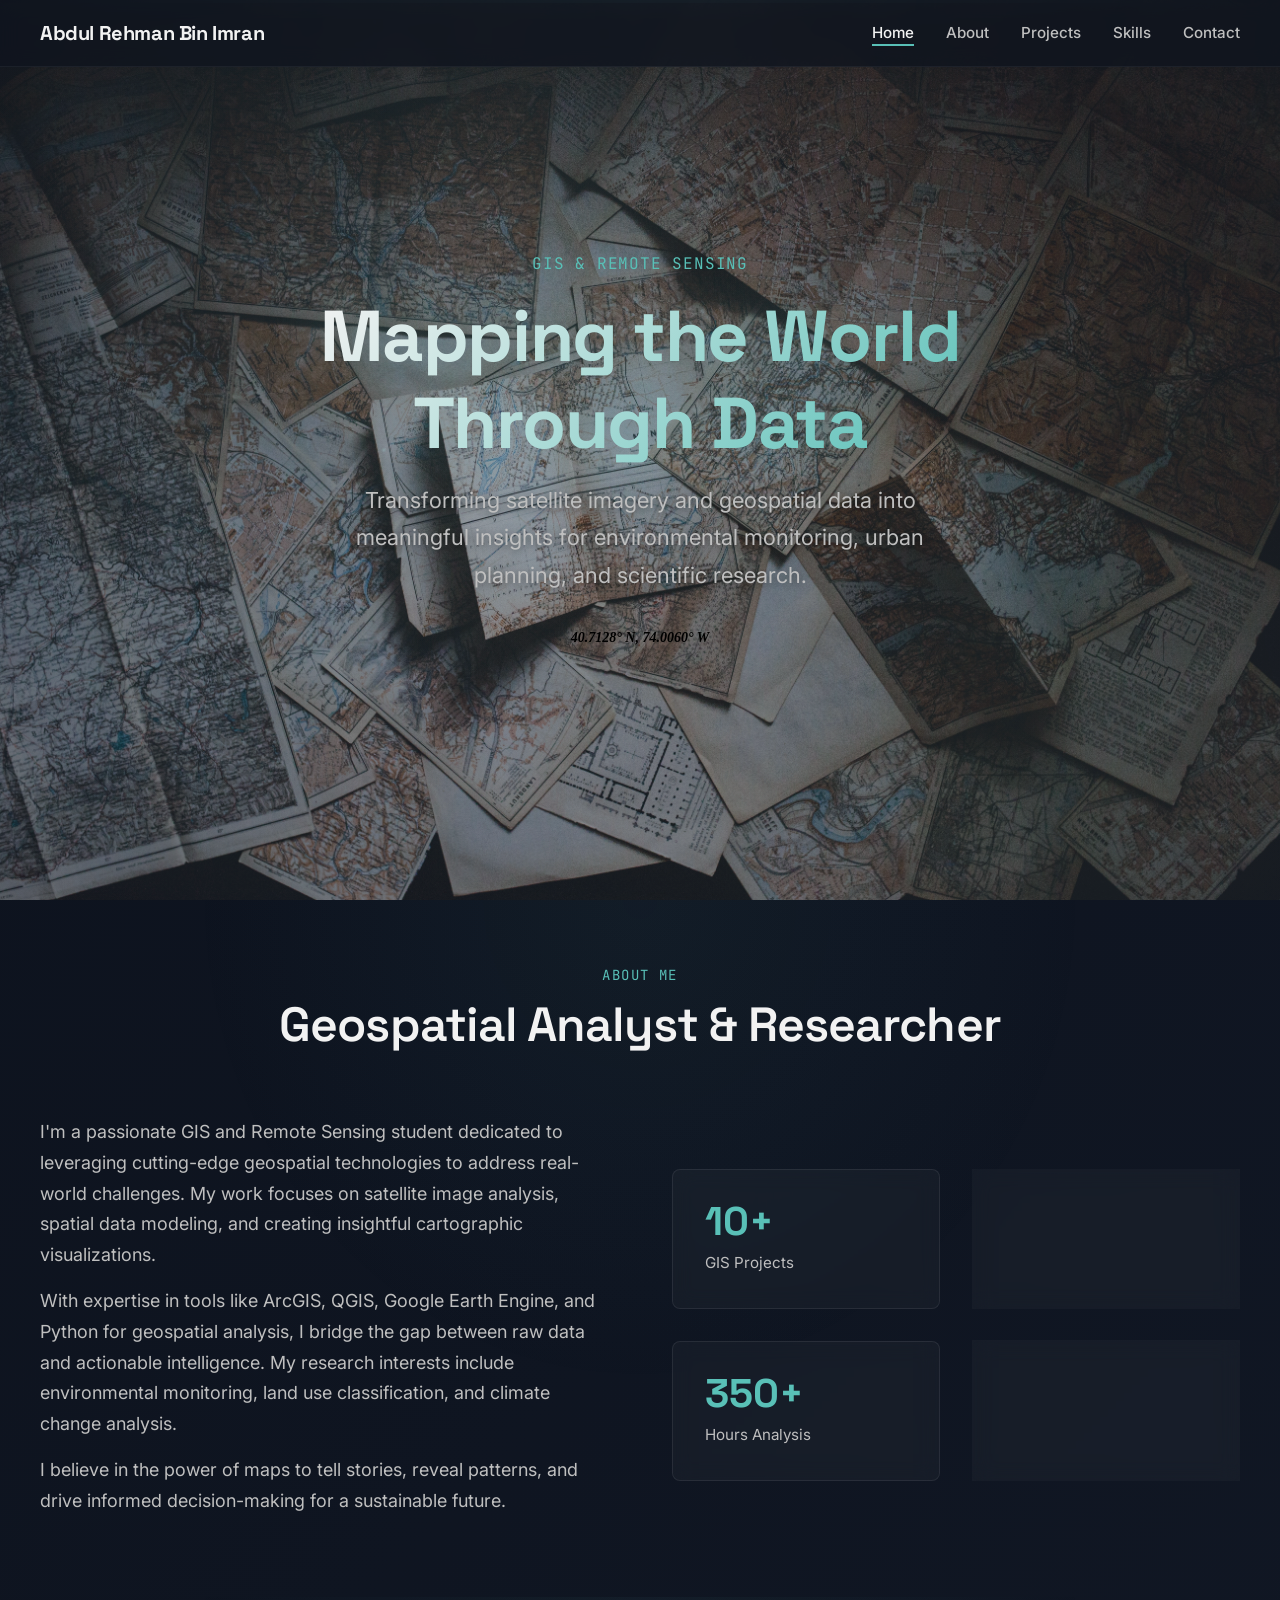
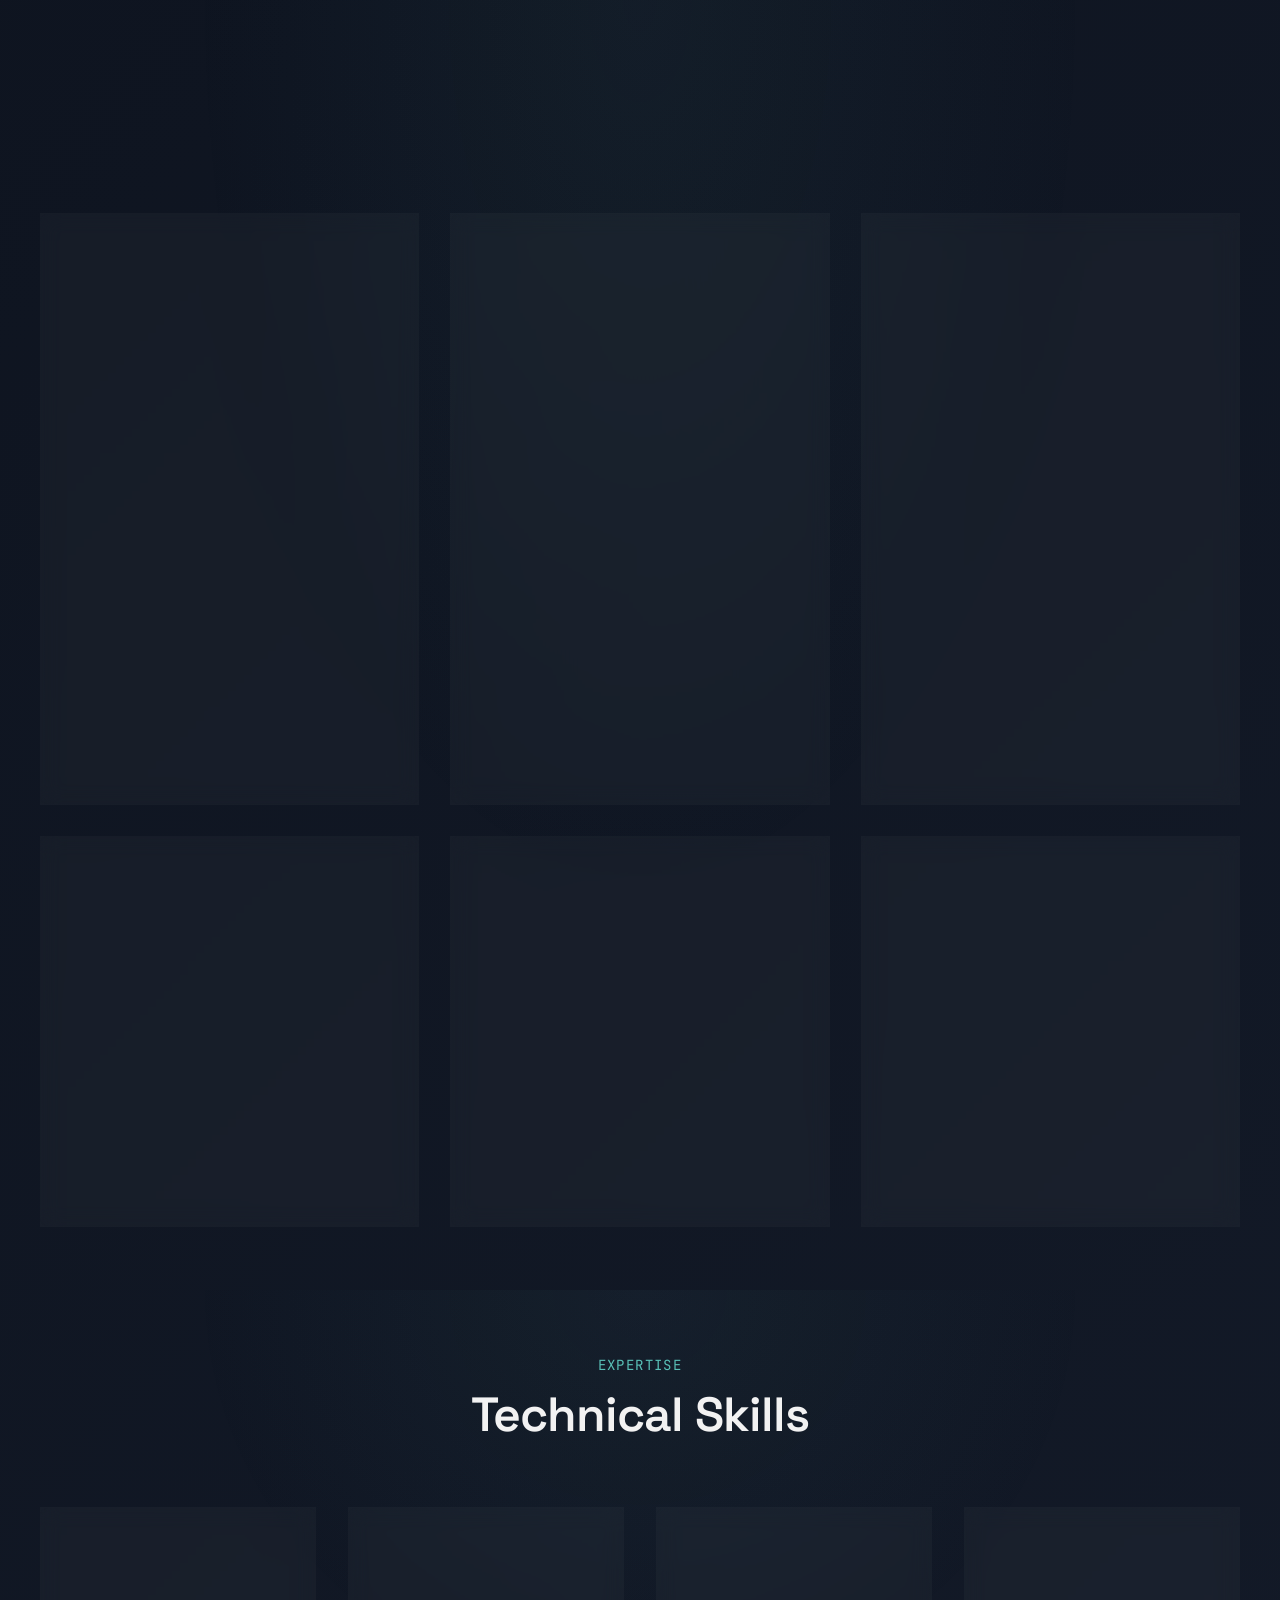
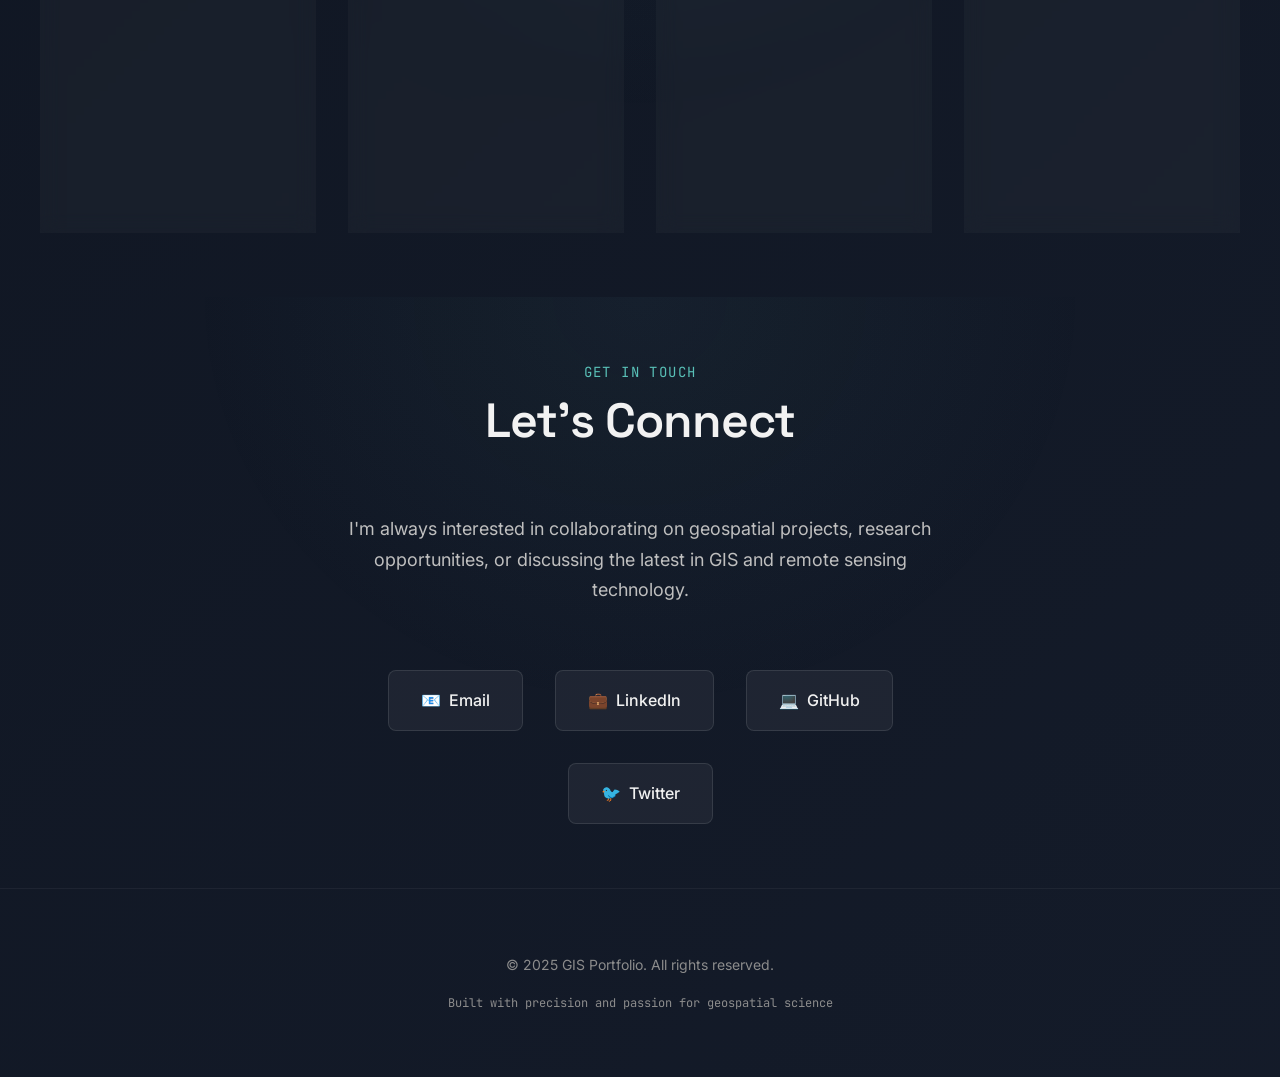
==== index.html @ 8ead08ff "Add files via upload" ====
<!DOCTYPE html>
<html lang="en">

<head>
    <meta charset="UTF-8">
    <meta name="viewport" content="width=device-width, initial-scale=1.0">
    <meta name="description"
        content="Portfolio of a GIS and Remote Sensing student specializing in geospatial analysis, satellite imagery, and cartographic visualization.">
    <meta name="keywords" content="GIS, Remote Sensing, Geospatial Analysis, Cartography, Satellite Imagery">
    <meta name="author" content="Your Name">
    <title>GIS & Remote Sensing Portfolio</title>
    <link rel="stylesheet" href="style.css">
</head>

<body>
    <!-- Navigation -->
    <nav id="navbar">
        <div class="nav-container">
            <a href="#" class="nav-logo">Abdul Rehman Bin Imran</a>
            <ul class="nav-links">
                <li><a href="#home" class="active">Home</a></li>
                <li><a href="#about">About</a></li>
                <li><a href="#projects">Projects</a></li>
                <li><a href="#skills">Skills</a></li>
                <li><a href="#contact">Contact</a></li>
            </ul>
        </div>
    </nav>


    <section id="home" class="hero">
        <div class="hero-background">
            <img src="andrew-neel-1-29wyvvLJA-unsplash.jpg" alt="Satellite imagery background">
        </div>
        <div class="hero-content">
            <p class="hero-subtitle">GIS & Remote Sensing</p>
            <h1>Mapping the World<br>Through Data</h1>
            <p class="hero-description">
                Transforming satellite imagery and geospatial data into meaningful insights
                for environmental monitoring, urban planning, and scientific research.
            </p>
            <p class="hero-coordinates mono">
                <span id="coordinates"><i>40.7128° N, 74.0060° W</i></span>
            </p>
        </div>
    </section>


    <section id="about">
        <div class="section-container">
            <div class="section-header">
                <p class="section-label">About Me</p>
                <h2>Geospatial Analyst & Researcher</h2>
            </div>
            <div class="about-content">
                <div class="about-text">
                    <p>
                        I'm a passionate GIS and Remote Sensing student dedicated to leveraging
                        cutting-edge geospatial technologies to address real-world challenges.
                        My work focuses on satellite image analysis, spatial data modeling, and
                        creating insightful cartographic visualizations.
                    </p>
                    <p>
                        With expertise in tools like ArcGIS, QGIS, Google Earth Engine, and Python
                        for geospatial analysis, I bridge the gap between raw data and actionable
                        intelligence. My research interests include environmental monitoring,
                        land use classification, and climate change analysis.
                    </p>
                    <p>
                        I believe in the power of maps to tell stories, reveal patterns, and
                        drive informed decision-making for a sustainable future.
                    </p>
                </div>
                <div class="about-stats">
                    <div class="stat-card">
                        <div class="stat-number">15+</div>
                        <div class="stat-label">GIS Projects</div>
                    </div>
                    <div class="stat-card">
                        <div class="stat-number">1</div>
                        <div class="stat-label">Research Papers</div>
                    </div>
                    <div class="stat-card">
                        <div class="stat-number">500+</div>
                        <div class="stat-label">Hours Analysis</div>
                    </div>
                    <div class="stat-card">
                        <div class="stat-number">1</div>
                        <div class="stat-label">Certifications</div>
                    </div>
                </div>
            </div>
        </div>
    </section>


    <section id="projects">
        <div class="section-container">
            <div class="section-header">
                <p class="section-label">Portfolio</p>
                <h2>Featured Projects</h2>
            </div>
            <div class="projects-grid">
                <a href="project-urban-heat.html" class="project-card">
                    <div class="project-image">
                        <img src="C:/Users/HP/.gemini/antigravity/brain/5ab67856-5029-495a-9b7e-16cfb0bfe01f/project_urban_heat_1767185182899.png"
                            alt="Urban Heat Island Analysis">
                    </div>
                    <div class="project-header">
                        <span class="project-icon">🛰️</span>
                        <span class="project-type">Remote Sensing</span>
                    </div>
                    <h3>Urban Heat Island Analysis</h3>
                    <p>
                        Utilized Landsat 8 thermal imagery to map and analyze urban heat islands
                        in metropolitan areas, identifying hotspots and correlating with land use patterns.
                    </p>
                    <div class="project-tags">
                        <span class="tag">Landsat 8</span>
                        <span class="tag">Python</span>
                        <span class="tag">QGIS</span>
                        <span class="tag">Thermal Analysis</span>
                    </div>
                </a>

                <a href="project-forest-cover.html" class="project-card">
                    <div class="project-image">
                        <img src="C:/Users/HP/.gemini/antigravity/brain/5ab67856-5029-495a-9b7e-16cfb0bfe01f/project_forest_cover_1767185229202.png"
                            alt="Forest Cover Change Detection">
                    </div>
                    <div class="project-header">
                        <span class="project-icon">🌲</span>
                        <span class="project-type">Environmental</span>
                    </div>
                    <h3>Forest Cover Change Detection</h3>
                    <p>
                        Developed a multi-temporal analysis workflow using Sentinel-2 imagery to
                        monitor deforestation and forest degradation over a 5-year period.
                    </p>
                    <div class="project-tags">
                        <span class="tag">Sentinel-2</span>
                        <span class="tag">Google Earth Engine</span>
                        <span class="tag">NDVI</span>
                        <span class="tag">Change Detection</span>
                    </div>
                </a>

                <a href="project-flood-risk.html" class="project-card">
                    <div class="project-image">
                        <img src="C:/Users/HP/.gemini/antigravity/brain/5ab67856-5029-495a-9b7e-16cfb0bfe01f/project_flood_risk_1767185271430.png"
                            alt="Interactive Flood Risk Mapping">
                    </div>
                    <div class="project-header">
                        <span class="project-icon">🗺️</span>
                        <span class="project-type">Cartography</span>
                    </div>
                    <h3>Interactive Flood Risk Mapping</h3>
                    <p>
                        Created an interactive web-based flood risk assessment tool using DEM data,
                        precipitation patterns, and hydrological modeling for disaster preparedness.
                    </p>
                    <div class="project-tags">
                        <span class="tag">ArcGIS Pro</span>
                        <span class="tag">Leaflet.js</span>
                        <span class="tag">DEM</span>
                        <span class="tag">Risk Assessment</span>
                    </div>
                </a>

                <a href="project-crop-health.html" class="project-card">
                    <div class="project-header">
                        <span class="project-icon">🌾</span>
                        <span class="project-type">Agriculture</span>
                    </div>
                    <h3>Crop Health Monitoring System</h3>
                    <p>
                        Implemented a precision agriculture solution using multispectral imagery
                        to assess crop health, optimize irrigation, and predict yield.
                    </p>
                    <div class="project-tags">
                        <span class="tag">Multispectral</span>
                        <span class="tag">NDVI/NDWI</span>
                        <span class="tag">Machine Learning</span>
                        <span class="tag">ArcGIS</span>
                    </div>
                </a>

                <a href="project-land-use.html" class="project-card">
                    <div class="project-header">
                        <span class="project-icon">🏙️</span>
                        <span class="project-type">Urban Planning</span>
                    </div>
                    <h3>Land Use Classification</h3>
                    <p>
                        Applied supervised classification algorithms to high-resolution satellite
                        imagery for detailed land use and land cover mapping of urban regions.
                    </p>
                    <div class="project-tags">
                        <span class="tag">Random Forest</span>
                        <span class="tag">Python</span>
                        <span class="tag">LULC</span>
                        <span class="tag">Classification</span>
                    </div>
                </a>

                <a href="project-watershed.html" class="project-card">
                    <div class="project-header">
                        <span class="project-icon">💧</span>
                        <span class="project-type">Hydrology</span>
                    </div>
                    <h3>Watershed Delineation & Analysis</h3>
                    <p>
                        Performed comprehensive watershed analysis using DEM data to identify
                        drainage patterns, stream networks, and catchment areas for water management.
                    </p>
                    <div class="project-tags">
                        <span class="tag">ArcGIS</span>
                        <span class="tag">Hydrology Tools</span>
                        <span class="tag">DEM</span>
                        <span class="tag">Spatial Analysis</span>
                    </div>
                </a>
            </div>
        </div>
        </div>
    </section>

    <!-- Skills Section -->
    <section id="skills">
        <div class="section-container">
            <div class="section-header">
                <p class="section-label">Expertise</p>
                <h2>Technical Skills</h2>
            </div>
            <div class="skills-grid">
                <div class="skill-category">
                    <h3>GIS Software</h3>
                    <ul>
                        <li>ArcGIS Pro & ArcMap</li>
                        <li>QGIS</li>
                        <li>Google Earth Engine</li>
                        <li>ERDAS Imagine</li>
                        <li>ENVI</li>
                    </ul>
                </div>

                <div class="skill-category">
                    <h3>Programming</h3>
                    <ul>
                        <li>Python (GeoPandas, Rasterio)</li>
                        <li>JavaScript (Leaflet, Mapbox)</li>
                        <li>SQL & PostGIS</li>
                        <li>Google Earth Engine </li>
                    </ul>
                </div>

                <div class="skill-category">
                    <h3>Remote Sensing</h3>
                    <ul>
                        <li>Satellite Image Processing</li>
                        <li>Multispectral Analysis</li>
                        <li>Change Detection</li>
                        <li>Image Classification</li>
                        <li>Atmospheric Correction</li>
                    </ul>
                </div>

                <div class="skill-category">
                    <h3>Spatial Analysis</h3>
                    <ul>
                        <li>Spatial Statistics</li>
                        <li>Network Analysis</li>
                        <li>Terrain Analysis</li>
                        <li>Geostatistics</li>
                        <li>Spatial Modeling</li>
                    </ul>
                </div>
            </div>
        </div>
    </section>

    <!-- Contact Section -->
    <section id="contact">
        <div class="section-container">
            <div class="section-header">
                <p class="section-label">Get In Touch</p>
                <h2>Let's Connect</h2>
            </div>
            <div class="contact-content">
                <p>
                    I'm always interested in collaborating on geospatial projects,
                    research opportunities, or discussing the latest in GIS and remote sensing technology.
                </p>
                <div class="contact-links">
                    <a href="mailto:abdulrehman1gis@gmail.com" class="contact-link">
                        <span>📧</span>
                        <span>Email</span>
                    </a>
                    <a href="https://linkedin.com/in/abdul-rehman-bin-imran-165195253" target="_blank"
                        class="contact-link">
                        <span>💼</span>
                        <span>LinkedIn</span>
                    </a>
                    <a href="https://github.com/yourprofile" target="_blank" class="contact-link">
                        <span>💻</span>
                        <span>GitHub</span>
                    </a>
                    <a href="https://twitter.com/yourprofile" target="_blank" class="contact-link">
                        <span>🐦</span>
                        <span>Twitter</span>
                    </a>
                </div>
            </div>
        </div>
    </section>

    <!-- Footer -->
    <footer>
        <p>&copy; 2025 GIS Portfolio. All rights reserved.</p>
        <p class="footer-coordinates mono">Built with precision and passion for geospatial science</p>
    </footer>

    <script src="script.js"></script>
</body>

</html>
---- style.css ----
/* ============================================
   GIS & Remote Sensing Portfolio
   Design System & Styles
   ============================================ */

/* Import Fonts */
@import url('https://fonts.googleapis.com/css2?family=Space+Grotesk:wght@300;400;500;600;700&family=Inter:wght@300;400;500;600&family=JetBrains+Mono:wght@400;500&display=swap');

/* ============================================
   CSS Custom Properties (Design Tokens)
   ============================================ */
:root {
  /* Colors - Inspired by satellite imagery and cartography */
  --color-deep-ocean: hsl(220, 40%, 12%);
  --color-ocean: hsl(220, 35%, 18%);
  --color-slate: hsl(215, 25%, 27%);
  --color-terrain: hsl(25, 30%, 45%);
  --color-vegetation: hsl(145, 25%, 45%);
  --color-infrared: hsl(15, 60%, 55%);
  --color-ice: hsl(200, 40%, 85%);
  --color-cloud: hsl(0, 0%, 95%);
  --color-text-primary: hsl(0, 0%, 95%);
  --color-text-secondary: hsl(0, 0%, 75%);
  --color-text-muted: hsl(0, 0%, 55%);
  --color-accent: hsl(175, 45%, 55%);
  --color-accent-warm: hsl(35, 70%, 60%);

  /* Typography */
  --font-display: 'Space Grotesk', sans-serif;
  --font-body: 'Inter', sans-serif;
  --font-mono: 'JetBrains Mono', monospace;

  /* Spacing */
  --space-xs: 0.5rem;
  --space-sm: 1rem;
  --space-md: 2rem;
  --space-lg: 4rem;
  --space-xl: 6rem;
  --space-2xl: 8rem;

  /* Animation Timing */
  --timing-fast: 400ms;
  --timing-medium: 800ms;
  --timing-slow: 1200ms;
  --ease-smooth: cubic-bezier(0.4, 0, 0.2, 1);
  --ease-gentle: cubic-bezier(0.25, 0.1, 0.25, 1);

  /* Layout */
  --max-width: 1200px;
  --border-radius: 8px;
}

/* ============================================
   Reset & Base Styles
   ============================================ */
* {
  margin: 0;
  padding: 0;
  box-sizing: border-box;
}

html {
  scroll-behavior: smooth;
  overflow-x: hidden;
}

body {
  font-family: var(--font-body);
  background: linear-gradient(135deg,
      hsl(220, 40%, 8%) 0%,
      hsl(220, 35%, 12%) 25%,
      hsl(200, 30%, 15%) 50%,
      hsl(220, 35%, 12%) 75%,
      hsl(220, 40%, 8%) 100%);
  background-size: 400% 400%;
  animation: gradientShift 30s ease infinite;
  color: var(--color-text-primary);
  line-height: 1.7;
  overflow-x: hidden;
  position: relative;
}

/* Animated mesh gradient background */
body::before {
  content: '';
  position: fixed;
  top: 0;
  left: 0;
  width: 100%;
  height: 100%;
  background-image:
    radial-gradient(circle at 20% 50%, rgba(95, 179, 179, 0.15) 0%, transparent 50%),
    radial-gradient(circle at 80% 80%, rgba(153, 199, 148, 0.1) 0%, transparent 50%),
    radial-gradient(circle at 40% 20%, rgba(95, 179, 179, 0.12) 0%, transparent 50%),
    repeating-linear-gradient(0deg,
      transparent,
      transparent 80px,
      rgba(95, 179, 179, 0.04) 80px,
      rgba(95, 179, 179, 0.04) 81px),
    repeating-linear-gradient(90deg,
      transparent,
      transparent 80px,
      rgba(95, 179, 179, 0.04) 80px,
      rgba(95, 179, 179, 0.04) 81px);
  background-size: 100% 100%, 100% 100%, 100% 100%, 80px 80px, 80px 80px;
  pointer-events: none;
  z-index: 1;
  animation: meshFloat 20s ease-in-out infinite;
}

/* Floating particles effect (like satellite data points) */
body::after {
  content: '';
  position: fixed;
  top: 0;
  left: 0;
  width: 100%;
  height: 100%;
  background-image:
    radial-gradient(3px 3px at 15% 25%, rgba(95, 179, 179, 0.6), transparent),
    radial-gradient(2px 2px at 85% 15%, rgba(95, 179, 179, 0.4), transparent),
    radial-gradient(2px 2px at 60% 70%, rgba(153, 199, 148, 0.5), transparent),
    radial-gradient(1px 1px at 50% 50%, rgba(95, 179, 179, 0.6), transparent),
    radial-gradient(2px 2px at 25% 80%, rgba(95, 179, 179, 0.4), transparent),
    radial-gradient(1px 1px at 80% 10%, rgba(153, 199, 148, 0.3), transparent),
    radial-gradient(3px 3px at 90% 60%, rgba(95, 179, 179, 0.5), transparent),
    radial-gradient(1px 1px at 33% 80%, rgba(95, 179, 179, 0.4), transparent),
    radial-gradient(2px 2px at 70% 40%, rgba(153, 199, 148, 0.4), transparent),
    radial-gradient(1px 1px at 10% 60%, rgba(95, 179, 179, 0.5), transparent);
  background-size: 200% 200%;
  background-position: 0% 0%;
  pointer-events: none;
  z-index: 1;
  animation: particleFloat 25s ease-in-out infinite;
  opacity: 0.8;
}

/* ============================================
   Typography
   ============================================ */
h1,
h2,
h3,
h4,
h5,
h6 {
  font-family: var(--font-display);
  font-weight: 600;
  line-height: 1.2;
  letter-spacing: -0.02em;
}

h1 {
  font-size: clamp(2.5rem, 6vw, 4.5rem);
  font-weight: 700;
}

h2 {
  font-size: clamp(2rem, 4vw, 3rem);
  margin-bottom: var(--space-md);
}

h3 {
  font-size: clamp(1.5rem, 3vw, 2rem);
}

p {
  font-size: clamp(1rem, 2vw, 1.125rem);
  color: var(--color-text-secondary);
}

.mono {
  font-family: var(--font-mono);
  font-size: 0.875rem;
  color: var(--color-accent);
}

/* ============================================
   Navigation
   ============================================ */
nav {
  position: fixed;
  top: 0;
  left: 0;
  right: 0;
  z-index: 1000;
  padding: var(--space-sm) var(--space-md);
  background: rgba(15, 20, 30, 0.8);
  backdrop-filter: blur(10px);
  border-bottom: 1px solid rgba(255, 255, 255, 0.05);
  transition: background var(--timing-medium) var(--ease-smooth);
}

nav.scrolled {
  background: rgba(15, 20, 30, 0.95);
}

.nav-container {
  max-width: var(--max-width);
  margin: 0 auto;
  display: flex;
  justify-content: space-between;
  align-items: center;
}

.nav-logo {
  font-family: var(--font-display);
  font-size: 1.25rem;
  font-weight: 700;
  color: var(--color-text-primary);
  text-decoration: none;
  letter-spacing: -0.02em;
}

.nav-links {
  display: flex;
  gap: var(--space-md);
  list-style: none;
}

.nav-links a {
  color: var(--color-text-secondary);
  text-decoration: none;
  font-size: 0.95rem;
  font-weight: 500;
  transition: color var(--timing-fast) var(--ease-smooth);
  position: relative;
}

.nav-links a::after {
  content: '';
  position: absolute;
  bottom: -4px;
  left: 0;
  width: 0;
  height: 2px;
  background: var(--color-accent);
  transition: width var(--timing-medium) var(--ease-smooth);
}

.nav-links a:hover,
.nav-links a.active {
  color: var(--color-text-primary);
}

.nav-links a:hover::after,
.nav-links a.active::after {
  width: 100%;
}

/* ============================================
   Hero Section
   ============================================ */
.hero {
  min-height: 100vh;
  display: flex;
  align-items: center;
  justify-content: center;
  position: relative;
  overflow: hidden;
  padding: var(--space-lg) var(--space-md);
}

.hero-background {
  position: absolute;
  top: 0;
  left: 0;
  width: 100%;
  height: 100%;
  z-index: 0;
  opacity: 0.6;
}

.hero-background img {
  width: 100%;
  height: 100%;
  object-fit: cover;
  filter: blur(0px) brightness(1.1);
  animation: satelliteScan 15s ease-in-out infinite, earthRotate 60s linear infinite;
  transform-origin: center center;
}

.hero-background::after {
  content: '';
  position: absolute;
  top: 0;
  left: 0;
  width: 100%;
  height: 100%;
  background: radial-gradient(circle at center, transparent 0%, rgba(15, 20, 30, 0.4) 100%);
}

/* Scanning line effect like satellite imagery loading */
.hero::after {
  content: '';
  position: absolute;
  top: 0;
  left: 0;
  width: 100%;
  height: 3px;
  background: linear-gradient(90deg,
      transparent,
      rgba(95, 179, 179, 0.8),
      transparent);
  animation: scanLine 8s linear infinite;
  z-index: 3;
  opacity: 0.5;
  box-shadow: 0 0 20px rgba(95, 179, 179, 0.6);
}

.hero-content {
  position: relative;
  z-index: 2;
  max-width: var(--max-width);
  text-align: center;
  opacity: 0;
  animation: fadeInUp var(--timing-slow) var(--ease-gentle) forwards;
  animation-delay: 300ms;
}

.hero-subtitle {
  font-family: var(--font-mono);
  font-size: clamp(0.875rem, 2vw, 1rem);
  color: var(--color-accent);
  margin-bottom: var(--space-sm);
  letter-spacing: 0.05em;
  text-transform: uppercase;
}

.hero h1 {
  margin-bottom: var(--space-sm);
  background: linear-gradient(135deg, var(--color-text-primary), var(--color-accent));
  -webkit-background-clip: text;
  -webkit-text-fill-color: transparent;
  background-clip: text;
  filter: drop-shadow(0 0 30px rgba(95, 179, 179, 0.3));
}

.hero-description {
  max-width: 600px;
  margin: 0 auto var(--space-md);
  font-size: clamp(1.125rem, 2.5vw, 1.375rem);
  color: var(--color-text-secondary);
  text-shadow: 0 2px 10px rgba(0, 0, 0, 0.5);
}

.hero-coordinates {
  font-family: 'Times New Roman', Times, serif;
  font-size: 0.875rem;
  color: black;
  font-weight: bolder;
  font-style: italic;
  margin-top: var(--space-md);
}

/* ============================================
   Section Styles
   ============================================ */
section {
  padding: var(--space-lg) var(--space-md);
  position: relative;
  z-index: 2;
}

section::before {
  content: '';
  position: absolute;
  top: 0;
  left: 0;
  width: 100%;
  height: 100%;
  background: radial-gradient(ellipse at top, rgba(95, 179, 179, 0.05) 0%, transparent 50%);
  pointer-events: none;
  z-index: -1;
}

.section-container {
  max-width: var(--max-width);
  margin: 0 auto;
}

.section-header {
  text-align: center;
  margin-bottom: var(--space-lg);
  opacity: 0;
  transform: translateY(30px);
  transition: opacity var(--timing-slow) var(--ease-gentle),
    transform var(--timing-slow) var(--ease-gentle);
}

.section-header.visible {
  opacity: 1;
  transform: translateY(0);
}

.section-label {
  font-family: var(--font-mono);
  font-size: 0.875rem;
  color: var(--color-accent);
  letter-spacing: 0.1em;
  text-transform: uppercase;
  margin-bottom: var(--space-xs);
}

/* ============================================
   About Section
   ============================================ */
.about-content {
  display: grid;
  grid-template-columns: 1fr 1fr;
  gap: var(--space-lg);
  align-items: center;
}

.about-text {
  opacity: 0;
  transform: translateX(-30px);
  transition: opacity var(--timing-slow) var(--ease-gentle),
    transform var(--timing-slow) var(--ease-gentle);
}

.about-text.visible {
  opacity: 1;
  transform: translateX(0);
}

.about-text p {
  margin-bottom: var(--space-sm);
}

.about-stats {
  display: grid;
  grid-template-columns: repeat(2, 1fr);
  gap: var(--space-md);
  opacity: 0;
  transform: translateX(30px);
  transition: opacity var(--timing-slow) var(--ease-gentle),
    transform var(--timing-slow) var(--ease-gentle);
  transition-delay: 200ms;
}

.about-stats.visible {
  opacity: 1;
  transform: translateX(0);
}

.stat-card {
  background: rgba(255, 255, 255, 0.03);
  border: 1px solid rgba(255, 255, 255, 0.08);
  border-radius: var(--border-radius);
  padding: var(--space-md);
  backdrop-filter: blur(10px);
  transition: transform var(--timing-medium) var(--ease-smooth),
    border-color var(--timing-medium) var(--ease-smooth);
}

.stat-card:hover {
  transform: translateY(-4px);
  border-color: rgba(255, 255, 255, 0.15);
}

.stat-number {
  font-family: var(--font-display);
  font-size: 2.5rem;
  font-weight: 700;
  color: var(--color-accent);
  line-height: 1;
  margin-bottom: var(--space-xs);
}

.stat-label {
  font-size: 0.95rem;
  color: var(--color-text-secondary);
}

/* ============================================
   Projects Section
   ============================================ */
.projects-grid {
  display: grid;
  grid-template-columns: repeat(auto-fit, minmax(320px, 1fr));
  gap: var(--space-md);
  margin-top: var(--space-lg);
}

.project-card {
  background: rgba(255, 255, 255, 0.03);
  border: 1px solid rgba(255, 255, 255, 0.08);
  border-radius: var(--border-radius);
  padding: 0;
  backdrop-filter: blur(10px);
  transition: transform var(--timing-medium) var(--ease-smooth),
    border-color var(--timing-medium) var(--ease-smooth),
    box-shadow var(--timing-medium) var(--ease-smooth);
  opacity: 0;
  transform: translateY(30px);
  overflow: hidden;
  position: relative;
  text-decoration: none;
  color: inherit;
  display: block;
}

.project-image {
  width: 100%;
  height: 200px;
  overflow: hidden;
  position: relative;
}

.project-image img {
  width: 100%;
  height: 100%;
  object-fit: cover;
  transition: transform var(--timing-slow) var(--ease-smooth);
}

.project-card:hover .project-image img {
  transform: scale(1.1);
}

.project-image::after {
  content: '';
  position: absolute;
  top: 0;
  left: 0;
  width: 100%;
  height: 100%;
  background: linear-gradient(180deg, transparent 0%, rgba(15, 20, 30, 0.8) 100%);
  pointer-events: none;
}

.project-card.visible {
  opacity: 1;
  transform: translateY(0);
}

.project-card:hover {
  transform: translateY(-8px) scale(1.02);
  border-color: var(--color-accent);
  box-shadow: 0 20px 60px rgba(95, 179, 179, 0.3),
    0 0 30px rgba(95, 179, 179, 0.1);
}

.project-card::before {
  content: '';
  position: absolute;
  top: 0;
  left: -100%;
  width: 100%;
  height: 100%;
  background: linear-gradient(90deg,
      transparent,
      rgba(95, 179, 179, 0.1),
      transparent);
  transition: left 0.8s var(--ease-smooth);
}

.project-card:hover::before {
  left: 100%;
}

.project-header {
  display: flex;
  justify-content: space-between;
  align-items: flex-start;
  margin-bottom: var(--space-sm);
  padding: var(--space-md) var(--space-md) 0 var(--space-md);
}

.project-icon {
  font-size: 2rem;
  opacity: 0.8;
}

.project-type {
  font-family: var(--font-mono);
  font-size: 0.75rem;
  color: var(--color-accent);
  text-transform: uppercase;
  letter-spacing: 0.05em;
}

.project-card h3 {
  margin-bottom: var(--space-xs);
  font-size: 1.5rem;
  padding: 0 var(--space-md);
}

.project-card p {
  margin-bottom: var(--space-sm);
  font-size: 0.95rem;
  padding: 0 var(--space-md);
}

.project-tags {
  display: flex;
  flex-wrap: wrap;
  gap: var(--space-xs);
  margin-top: var(--space-sm);
  padding: 0 var(--space-md) var(--space-md) var(--space-md);
}

.tag {
  font-family: var(--font-mono);
  font-size: 0.75rem;
  padding: 0.25rem 0.75rem;
  background: rgba(255, 255, 255, 0.05);
  border: 1px solid rgba(255, 255, 255, 0.1);
  border-radius: 20px;
  color: var(--color-text-secondary);
  transition: all var(--timing-fast) var(--ease-smooth);
}

.tag:hover {
  background: rgba(255, 255, 255, 0.1);
  color: var(--color-text-primary);
}

/* ============================================
   Skills Section
   ============================================ */
.skills-grid {
  display: grid;
  grid-template-columns: repeat(auto-fit, minmax(250px, 1fr));
  gap: var(--space-md);
  margin-top: var(--space-lg);
}

.skill-category {
  background: rgba(255, 255, 255, 0.03);
  border: 1px solid rgba(255, 255, 255, 0.08);
  border-radius: var(--border-radius);
  padding: var(--space-md);
  backdrop-filter: blur(10px);
  opacity: 0;
  transform: scale(0.95);
  transition: opacity var(--timing-slow) var(--ease-gentle),
    transform var(--timing-slow) var(--ease-gentle);
}

.skill-category.visible {
  opacity: 1;
  transform: scale(1);
}

.skill-category h3 {
  font-size: 1.25rem;
  margin-bottom: var(--space-sm);
  color: var(--color-accent);
}

.skill-category ul {
  list-style: none;
}

.skill-category li {
  padding: var(--space-xs) 0;
  color: var(--color-text-secondary);
  font-size: 0.95rem;
  position: relative;
  padding-left: 1.25rem;
}

.skill-category li::before {
  content: '▸';
  position: absolute;
  left: 0;
  color: var(--color-accent);
}

/* ============================================
   Contact Section
   ============================================ */
.contact-content {
  max-width: 600px;
  margin: 0 auto;
  text-align: center;
}

.contact-links {
  display: flex;
  justify-content: center;
  gap: var(--space-md);
  margin-top: var(--space-lg);
  flex-wrap: wrap;
}

.contact-link {
  display: inline-flex;
  align-items: center;
  gap: var(--space-xs);
  padding: var(--space-sm) var(--space-md);
  background: rgba(255, 255, 255, 0.05);
  border: 1px solid rgba(255, 255, 255, 0.1);
  border-radius: var(--border-radius);
  color: var(--color-text-primary);
  text-decoration: none;
  font-weight: 500;
  transition: all var(--timing-medium) var(--ease-smooth);
  opacity: 0;
  transform: translateY(20px);
}

.contact-link.visible {
  opacity: 1;
  transform: translateY(0);
}

.contact-link:hover {
  background: rgba(255, 255, 255, 0.1);
  border-color: var(--color-accent);
  transform: translateY(-4px);
}

/* ============================================
   Footer
   ============================================ */
footer {
  padding: var(--space-lg) var(--space-md);
  text-align: center;
  border-top: 1px solid rgba(255, 255, 255, 0.05);
  position: relative;
  z-index: 2;
}

footer p {
  font-size: 0.875rem;
  color: var(--color-text-muted);
}

.footer-coordinates {
  font-family: var(--font-mono);
  font-size: 0.75rem;
  color: var(--color-text-muted);
  margin-top: var(--space-sm);
}

/* ============================================
   Animations
   ============================================ */
@keyframes fadeInUp {
  from {
    opacity: 0;
    transform: translateY(40px);
  }

  to {
    opacity: 1;
    transform: translateY(0);
  }
}

@keyframes float {

  0%,
  100% {
    transform: translateY(0);
  }

  50% {
    transform: translateY(-10px);
  }
}

@keyframes gradientShift {
  0% {
    background-position: 0% 50%;
  }

  50% {
    background-position: 100% 50%;
  }

  100% {
    background-position: 0% 50%;
  }
}

@keyframes meshFloat {

  0%,
  100% {
    opacity: 1;
    transform: scale(1);
  }

  50% {
    opacity: 0.7;
    transform: scale(1.05);
  }
}

@keyframes particleFloat {
  0% {
    background-position: 0% 0%;
  }

  50% {
    background-position: 100% 100%;
  }

  100% {
    background-position: 0% 0%;
  }
}

@keyframes satelliteScan {

  0%,
  100% {
    filter: blur(0px) brightness(1.1) hue-rotate(0deg);
  }

  50% {
    filter: blur(0px) brightness(1.2) hue-rotate(5deg);
  }
}

@keyframes earthRotate {
  0% {
    transform: scale(1) rotate(0deg);
  }

  50% {
    transform: scale(1.05) rotate(2deg);
  }

  100% {
    transform: scale(1) rotate(0deg);
  }
}

@keyframes scanLine {
  0% {
    top: 0;
    opacity: 0;
  }

  10% {
    opacity: 0.3;
  }

  90% {
    opacity: 0.3;
  }

  100% {
    top: 100%;
    opacity: 0;
  }
}

@keyframes dataStream {
  0% {
    transform: translateX(-100%);
  }

  100% {
    transform: translateX(100%);
  }
}

/* ============================================
   Responsive Design
   ============================================ */
@media (max-width: 768px) {
  :root {
    --space-lg: 3rem;
    --space-xl: 4rem;
  }

  .nav-links {
    gap: var(--space-sm);
  }

  .nav-links a {
    font-size: 0.875rem;
  }

  .about-content {
    grid-template-columns: 1fr;
    gap: var(--space-md);
  }

  .about-stats {
    grid-template-columns: 1fr;
  }

  .projects-grid {
    grid-template-columns: 1fr;
  }

  .skills-grid {
    grid-template-columns: 1fr;
  }

  .contact-links {
    flex-direction: column;
    align-items: stretch;
  }
}

@media (max-width: 480px) {
  nav {
    padding: var(--space-sm);
  }

  .nav-links {
    gap: var(--space-xs);
  }

  section {
    padding: var(--space-lg) var(--space-sm);
  }
}

/* ============================================
   Utility Classes
   ============================================ */
.text-gradient {
  background: linear-gradient(135deg, var(--color-accent), var(--color-accent-warm));
  -webkit-background-clip: text;
  -webkit-text-fill-color: transparent;
  background-clip: text;
}

.parallax {
  transition: transform 0.1s ease-out;
}
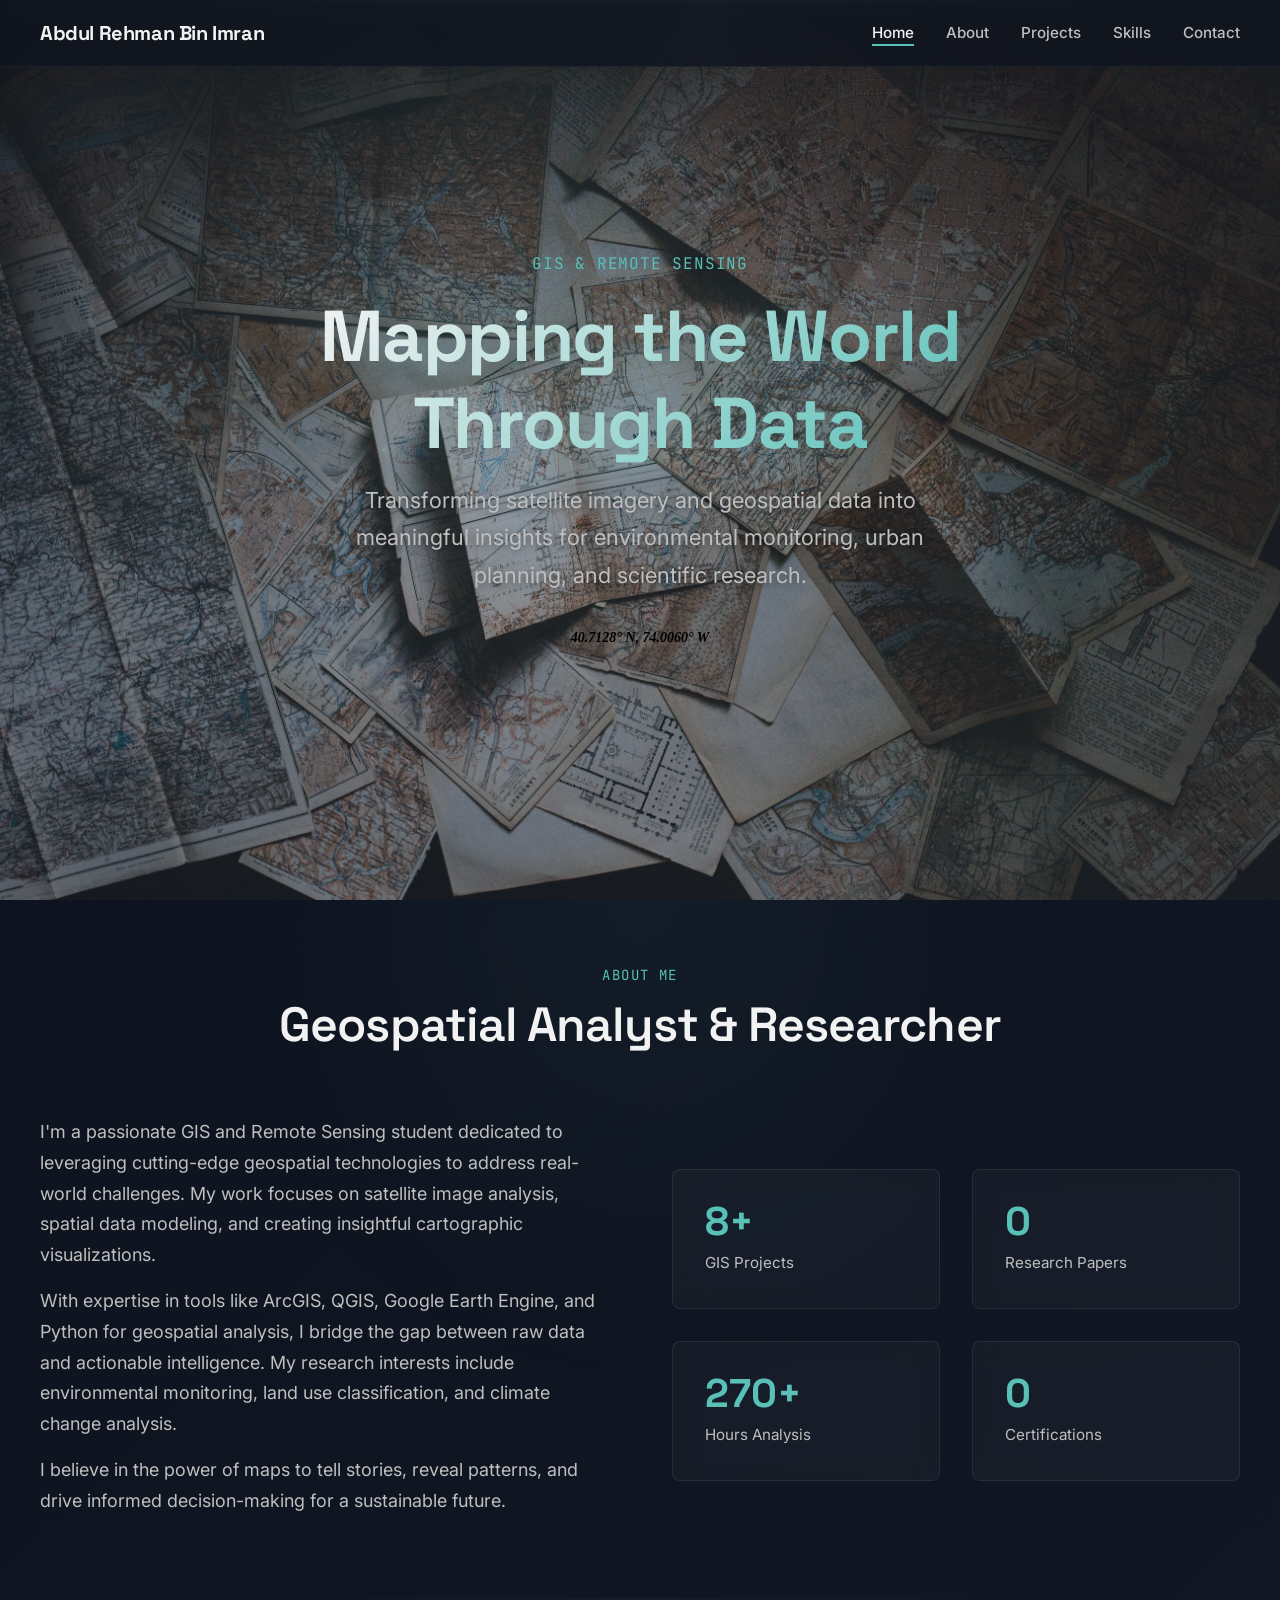
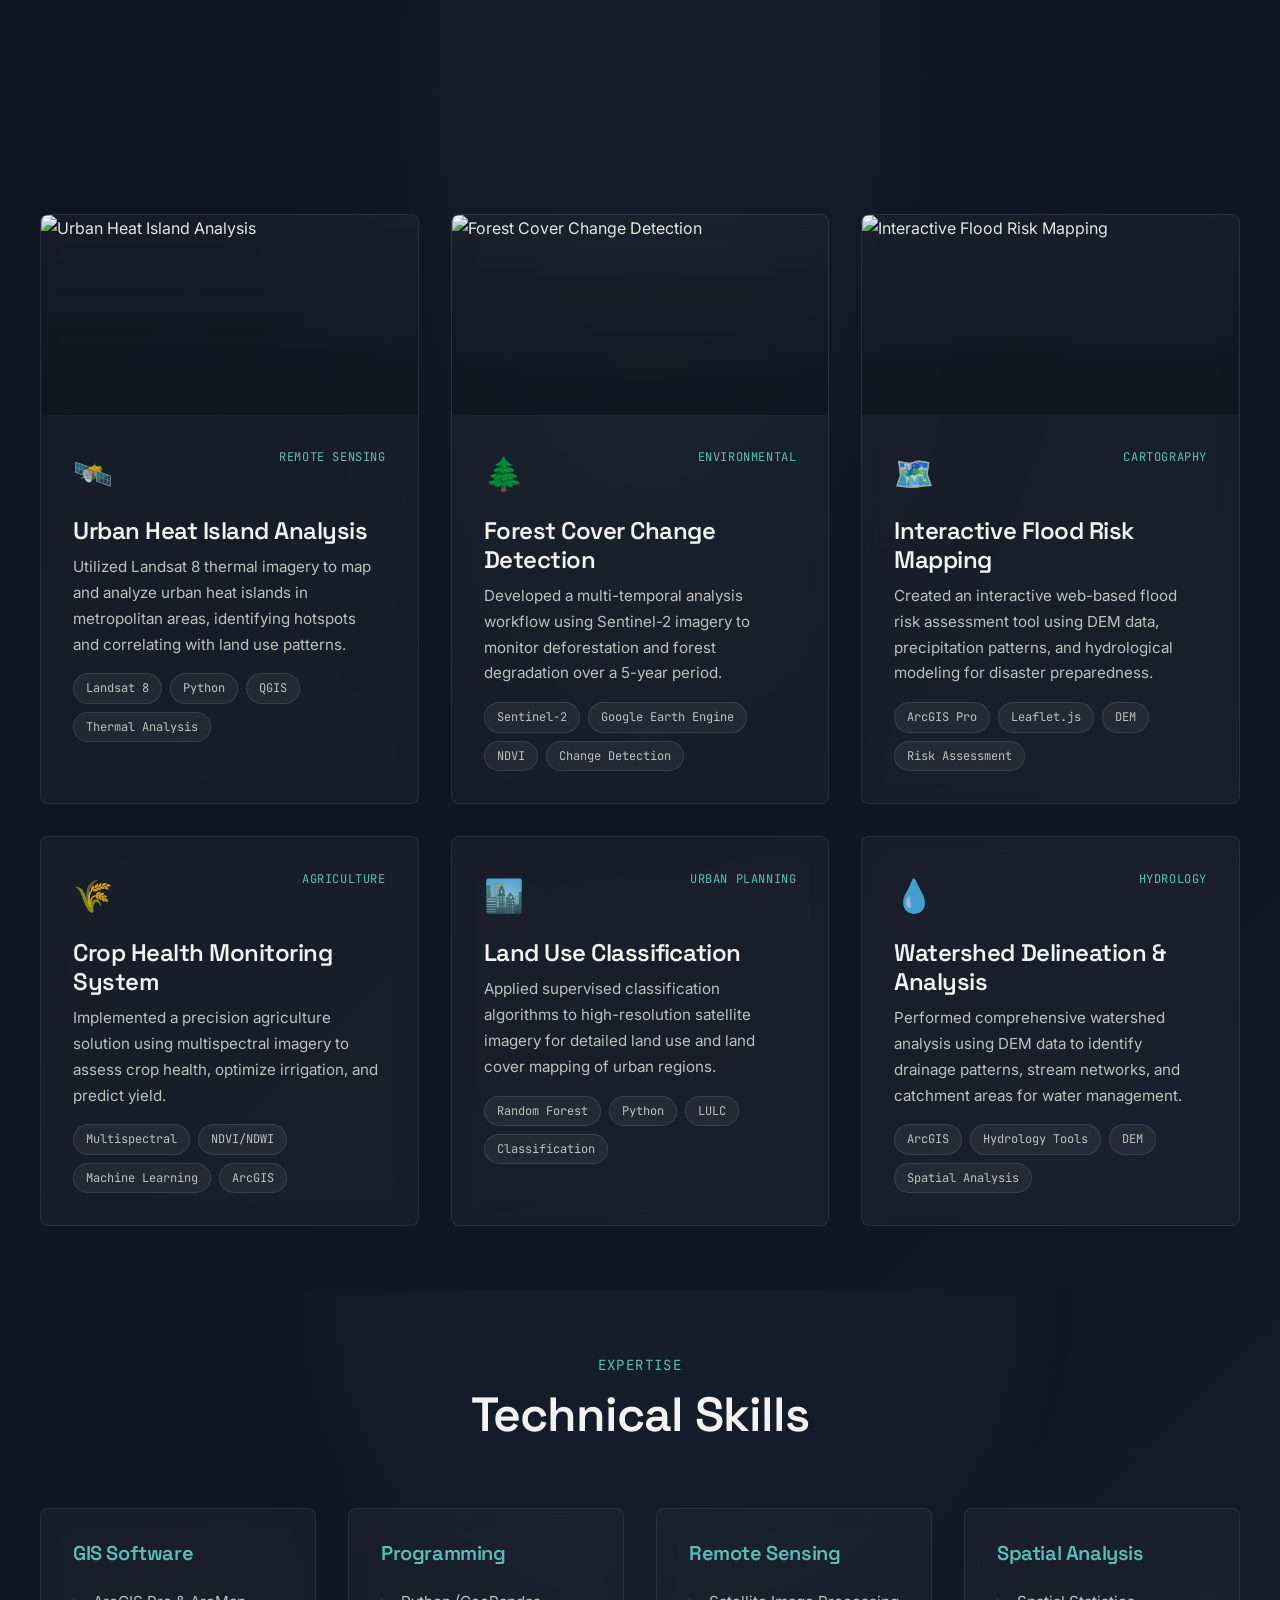
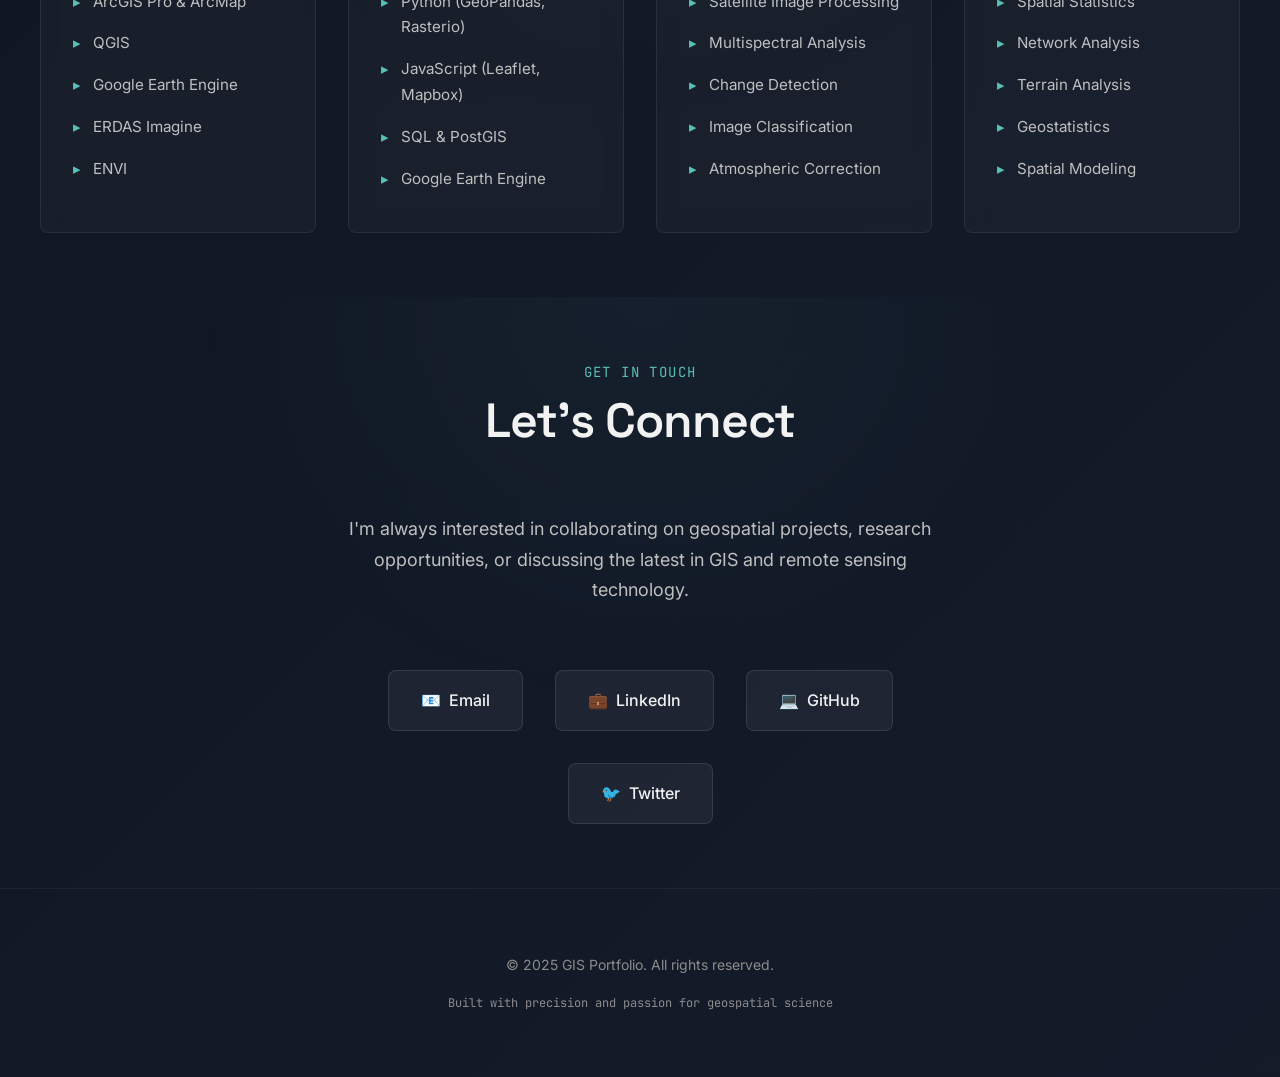
==== commit 67dbc9c2: "Update index.html" ====
--- a/index.html
+++ b/index.html
@@ -103,7 +103,7 @@
             <div class="projects-grid">
                 <a href="project-urban-heat.html" class="project-card">
                     <div class="project-image">
-                        <img src="C:/Users/HP/.gemini/antigravity/brain/5ab67856-5029-495a-9b7e-16cfb0bfe01f/project_urban_heat_1767185182899.png"
+                        <img src=""
                             alt="Urban Heat Island Analysis">
                     </div>
                     <div class="project-header">
@@ -125,7 +125,7 @@
 
                 <a href="project-forest-cover.html" class="project-card">
                     <div class="project-image">
-                        <img src="C:/Users/HP/.gemini/antigravity/brain/5ab67856-5029-495a-9b7e-16cfb0bfe01f/project_forest_cover_1767185229202.png"
+                        <img src=""
                             alt="Forest Cover Change Detection">
                     </div>
                     <div class="project-header">
@@ -147,7 +147,7 @@
 
                 <a href="project-flood-risk.html" class="project-card">
                     <div class="project-image">
-                        <img src="C:/Users/HP/.gemini/antigravity/brain/5ab67856-5029-495a-9b7e-16cfb0bfe01f/project_flood_risk_1767185271430.png"
+                        <img src=""
                             alt="Interactive Flood Risk Mapping">
                     </div>
                     <div class="project-header">
@@ -301,7 +301,7 @@
                         <span>💼</span>
                         <span>LinkedIn</span>
                     </a>
-                    <a href="https://github.com/yourprofile" target="_blank" class="contact-link">
+                    <a href="https://github.com/apka-abdul" target="_blank" class="contact-link">
                         <span>💻</span>
                         <span>GitHub</span>
                     </a>
@@ -323,4 +323,5 @@
     <script src="script.js"></script>
 </body>
 
-</html>+
+</html>
